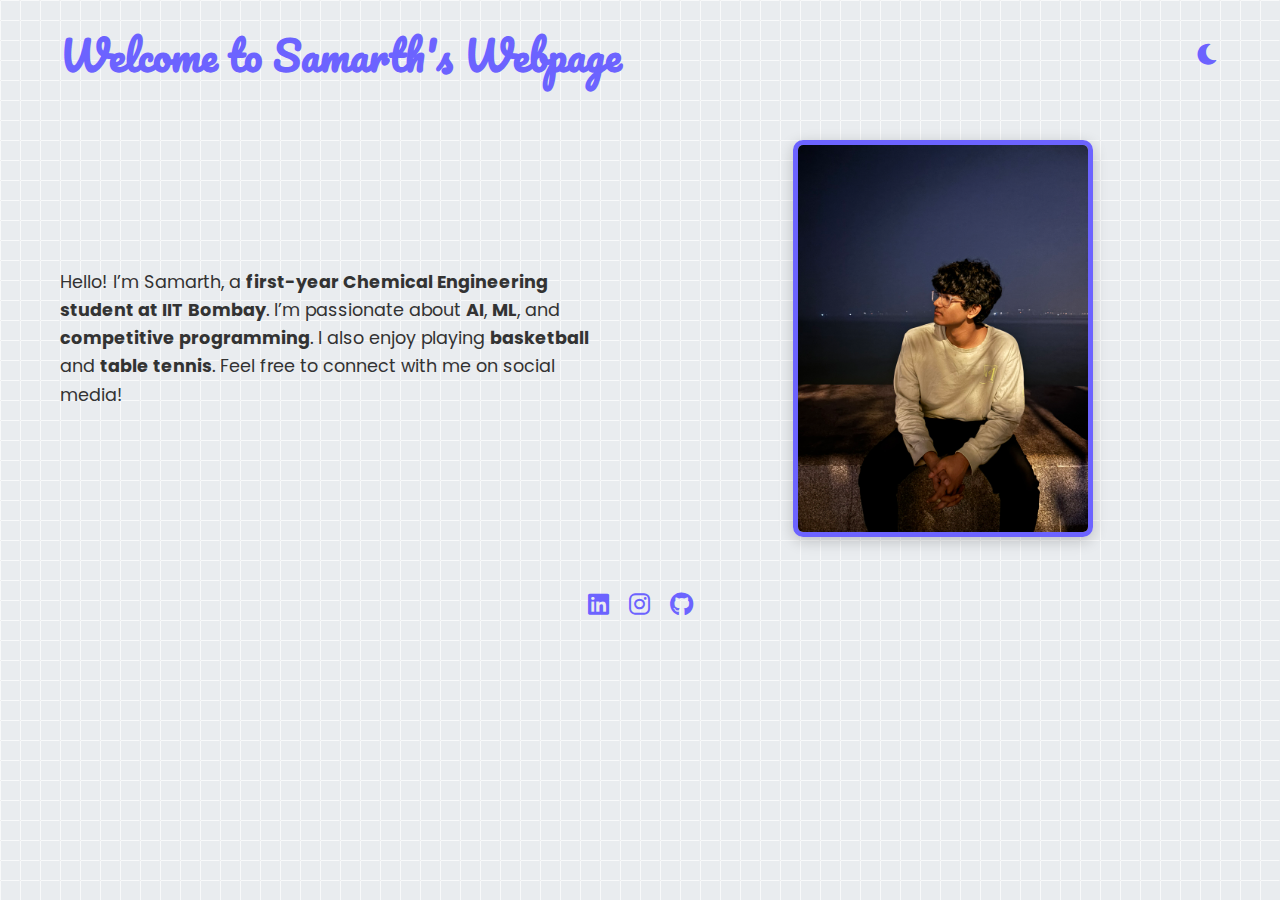
==== index.html @ ca2d091b "Add files via upload" ====
<!DOCTYPE html>
<html lang="en">
<head>
  <meta charset="UTF-8">
  <meta name="viewport" content="width=device-width, initial-scale=1.0">
  <title>Samarth's Webpage</title>
  <!-- Fonts -->
  <link href="https://fonts.googleapis.com/css2?family=Pacifico&family=Poppins:wght@300;400;600&display=swap" rel="stylesheet">
  <!-- Icons -->
  <link href="https://cdnjs.cloudflare.com/ajax/libs/font-awesome/6.0.0-beta3/css/all.min.css" rel="stylesheet">
  <!-- CSS -->
  <link rel="stylesheet" href="styles.css">
</head>
<body>
  <div class="container">
    <header>
      <h1>Welcome to Samarth's Webpage</h1>
      <button id="theme-toggle" class="theme-toggle">
        <i class="fas fa-moon"></i>
      </button>
    </header>
    <main>
      <section class="intro">
        <div class="info">
          <p>
            Hello! I’m Samarth, a <strong>first-year Chemical Engineering student at IIT Bombay</strong>.  
            I’m passionate about <strong>AI</strong>, <strong>ML</strong>, and <strong>competitive programming</strong>.  
            I also enjoy playing <strong>basketball</strong> and <strong>table tennis</strong>. Feel free to connect with me on social media!
          </p>
        </div>
        <div class="photo">
          <img src="IMG_4115.JPEG" alt="Samarth's Photo">
        </div>
      </section>
      <footer>
        <div class="social-icons">
          <a href="https://linkedin.com/in/your-profile" target="_blank" class="icon linkedin"><i class="fab fa-linkedin"></i></a>
          <a href="https://instagram.com/your-profile" target="_blank" class="icon instagram"><i class="fab fa-instagram"></i></a>
          <a href="https://github.com/your-profile" target="_blank" class="icon github"><i class="fab fa-github"></i></a>
        </div>
      </footer>
    </main>
  </div>
  <!-- JavaScript -->
  <script src="script.js"></script>
</body>
</html>
---- styles.css ----
/* General Reset */
* {
    margin: 0;
    padding: 0;
    box-sizing: border-box;
  }
  
  body {
    font-family: 'Poppins', sans-serif;
    background-color: #e9ecef; /* Light base color */
    background-image: 
      linear-gradient(135deg, rgba(0, 0, 0, 0.03) 1px, transparent 1px), 
      linear-gradient(225deg, rgba(0, 0, 0, 0.03) 1px, transparent 1px),
      linear-gradient(to right, #f8f9fa 1px, transparent 1px),
      linear-gradient(to bottom, #f8f9fa 1px, transparent 1px);
    background-size: 20px 20px, 20px 20px, 20px 20px, 20px 20px;
    color: #333;
    transition: background 0.5s, color 0.5s;
  }
  
  body.dark {
    background-color: #1c1c1c; /* Dark base color */
    background-image: 
      linear-gradient(135deg, rgba(255, 255, 255, 0.03) 1px, transparent 1px), 
      linear-gradient(225deg, rgba(255, 255, 255, 0.03) 1px, transparent 1px),
      linear-gradient(to right, #2e2e2e 1px, transparent 1px),
      linear-gradient(to bottom, #2e2e2e 1px, transparent 1px);
    background-size: 20px 20px, 20px 20px, 20px 20px, 20px 20px;
    color: #f8f9fa;
  }
  
  
  .container {
    max-width: 1200px;
    margin: 0 auto;
    padding: 20px;
  }
  
  header {
    display: flex;
    justify-content: space-between;
    align-items: center;
    margin-bottom: 50px;
  }
  
  header h1 {
    font-family: 'Pacifico', cursive;
    font-size: 2.5rem;
    color: #6c63ff;
  }
  
  .theme-toggle {
    background: none;
    border: none;
    font-size: 1.5rem;
    cursor: pointer;
    color: #6c63ff;
    transition: transform 0.3s;
  }
  
  .theme-toggle:hover {
    transform: rotate(20deg);
  }
  
  .intro {
    display: flex;
    align-items: center;
    justify-content: space-between;
    gap: 50px;
  }
  
  .intro .info {
    flex: 1;
    font-size: 1.1rem;
    line-height: 1.6;
  }
  
  .intro .photo {
    flex: 1;
    display: flex;
    justify-content: center;
    align-items: center;
  }
  
  .intro .photo img {
    width: 300px; /* Adjusted photo width */
    height: auto; /* Maintain aspect ratio */
    border-radius: 10px; /* Slightly rounded corners, can be set to 0 for a sharp rectangle */
    border: 5px solid #6c63ff; /* Border color */
    box-shadow: 0 4px 15px rgba(0, 0, 0, 0.2); /* Add a shadow for aesthetics */
    transition: transform 0.5s ease;
  }
  
  .intro .photo img:hover {
    transform: scale(1.05); /* Subtle zoom effect on hover */
  }
  
  
  .intro .photo img:hover {
    transform: scale(1.1) rotate(5deg);
  }
  
  footer {
    margin-top: 50px;
    text-align: center;
  }
  
  .social-icons {
    display: flex;
    justify-content: center;
    gap: 20px;
  }
  
  .social-icons .icon {
    font-size: 1.5rem;
    color: #6c63ff;
    transition: transform 0.3s, color 0.3s;
  }
  
  .social-icons .icon:hover {
    transform: scale(1.2);
    color: #333;
  }
  
  body.dark header h1 {
    color: #ffc107;
  }
  
  body.dark .theme-toggle {
    color: #ffc107;
  }
  
  body.dark .intro .photo img {
    border-color: #ffc107;
  }
  
  body.dark .social-icons .icon {
    color: #ffc107;
  }
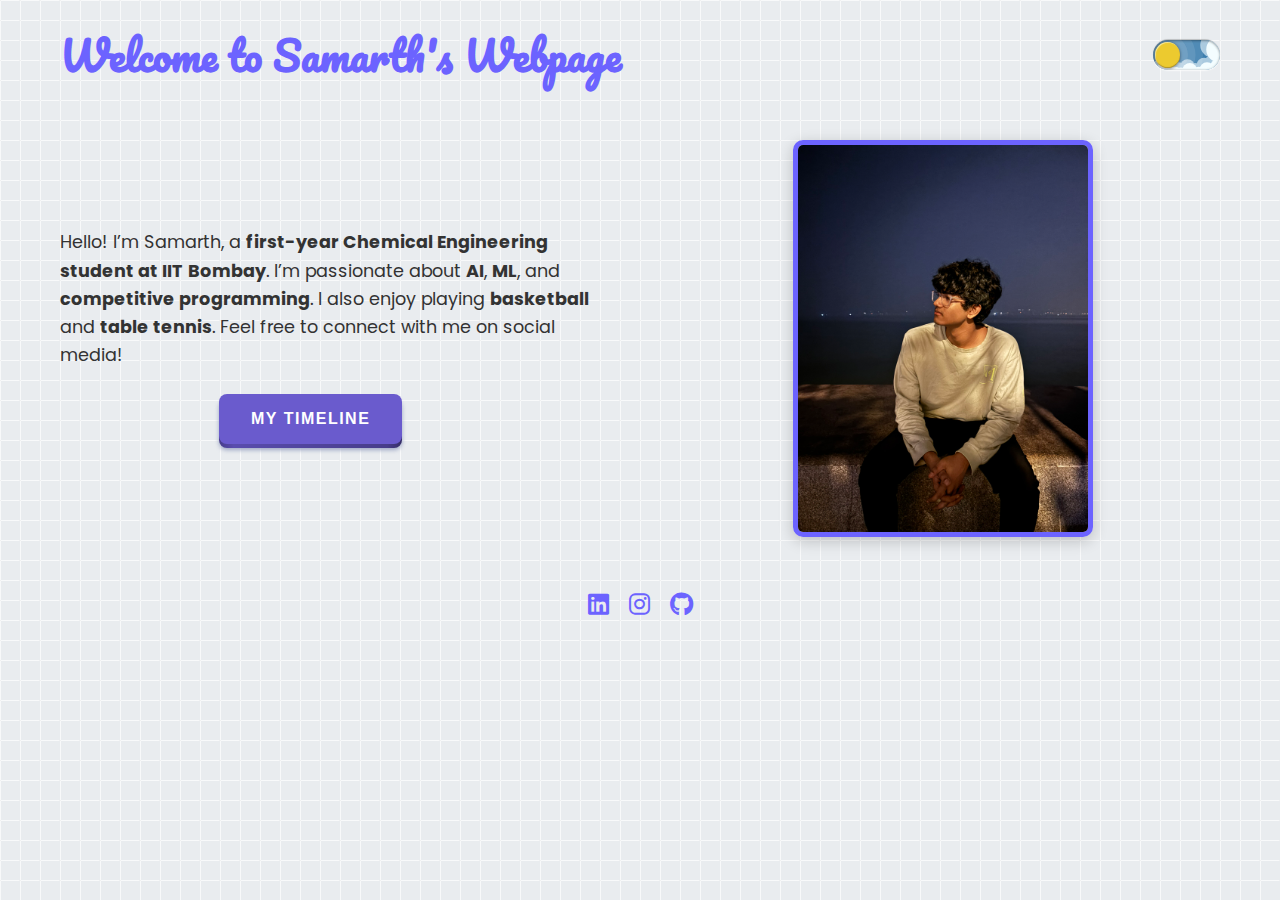
==== commit fb8b83ae: "rename" ====
--- a/index.html
+++ b/index.html
@@ -1,47 +1,87 @@
-<!DOCTYPE html>
-<html lang="en">
-<head>
-  <meta charset="UTF-8">
-  <meta name="viewport" content="width=device-width, initial-scale=1.0">
-  <title>Samarth's Webpage</title>
-  <!-- Fonts -->
-  <link href="https://fonts.googleapis.com/css2?family=Pacifico&family=Poppins:wght@300;400;600&display=swap" rel="stylesheet">
-  <!-- Icons -->
-  <link href="https://cdnjs.cloudflare.com/ajax/libs/font-awesome/6.0.0-beta3/css/all.min.css" rel="stylesheet">
-  <!-- CSS -->
-  <link rel="stylesheet" href="styles.css">
-</head>
-<body>
-  <div class="container">
-    <header>
-      <h1>Welcome to Samarth's Webpage</h1>
-      <button id="theme-toggle" class="theme-toggle">
-        <i class="fas fa-moon"></i>
-      </button>
-    </header>
-    <main>
-      <section class="intro">
-        <div class="info">
-          <p>
-            Hello! I’m Samarth, a <strong>first-year Chemical Engineering student at IIT Bombay</strong>.  
-            I’m passionate about <strong>AI</strong>, <strong>ML</strong>, and <strong>competitive programming</strong>.  
-            I also enjoy playing <strong>basketball</strong> and <strong>table tennis</strong>. Feel free to connect with me on social media!
-          </p>
-        </div>
-        <div class="photo">
-          <img src="IMG_4115.JPEG" alt="Samarth's Photo">
-        </div>
-      </section>
-      <footer>
-        <div class="social-icons">
-          <a href="https://linkedin.com/in/your-profile" target="_blank" class="icon linkedin"><i class="fab fa-linkedin"></i></a>
-          <a href="https://instagram.com/your-profile" target="_blank" class="icon instagram"><i class="fab fa-instagram"></i></a>
-          <a href="https://github.com/your-profile" target="_blank" class="icon github"><i class="fab fa-github"></i></a>
-        </div>
-      </footer>
-    </main>
-  </div>
-  <!-- JavaScript -->
-  <script src="script.js"></script>
-</body>
-</html>
+<!DOCTYPE html>
+<html lang="en">
+<head>
+  <meta charset="UTF-8">
+  <meta name="viewport" content="width=device-width, initial-scale=1.0">
+  <title>Samarth's Webpage</title>
+  <!-- Fonts -->
+  <link href="https://fonts.googleapis.com/css2?family=Pacifico&family=Poppins:wght@300;400;600&display=swap" rel="stylesheet">
+  <!-- Icons -->
+  <link href="https://cdnjs.cloudflare.com/ajax/libs/font-awesome/6.0.0-beta3/css/all.min.css" rel="stylesheet">
+  <!-- CSS -->
+  <link rel="stylesheet" href="styles.css">
+  <link rel="stylesheet" href="toggle.css">
+  <link rel="stylesheet" href="button.css">
+</head>
+<body>
+  <div class="container">
+    <header>
+      <h1>Welcome to Samarth's Webpage</h1>
+
+
+
+
+      <!-- <button id="theme-toggle" class="theme-toggle">
+        <i class="fas fa-moon"></i>
+      </button> -->
+
+
+<label class="theme-switch">
+  <input type="checkbox"  class="theme-switch__checkbox" id="theme-switch__checkbox">
+  <div class="theme-switch__container">
+    <div class="theme-switch__clouds"></div>
+    <div class="theme-switch__stars-container">
+      <svg xmlns="http://www.w3.org/2000/svg" viewBox="0 0 144 55" fill="none">
+        <path fill-rule="evenodd" clip-rule="evenodd" d="M135.831 3.00688C135.055 3.85027 134.111 4.29946 133 4.35447C134.111 4.40947 135.055 4.85867 135.831 5.71123C136.607 6.55462 136.996 7.56303 136.996 8.72727C136.996 7.95722 137.172 7.25134 137.525 6.59129C137.886 5.93124 138.372 5.39954 138.98 5.00535C139.598 4.60199 140.268 4.39114 141 4.35447C139.88 4.2903 138.936 3.85027 138.16 3.00688C137.384 2.16348 136.996 1.16425 136.996 0C136.996 1.16425 136.607 2.16348 135.831 3.00688ZM31 23.3545C32.1114 23.2995 33.0551 22.8503 33.8313 22.0069C34.6075 21.1635 34.9956 20.1642 34.9956 19C34.9956 20.1642 35.3837 21.1635 36.1599 22.0069C36.9361 22.8503 37.8798 23.2903 39 23.3545C38.2679 23.3911 37.5976 23.602 36.9802 24.0053C36.3716 24.3995 35.8864 24.9312 35.5248 25.5913C35.172 26.2513 34.9956 26.9572 34.9956 27.7273C34.9956 26.563 34.6075 25.5546 33.8313 24.7112C33.0551 23.8587 32.1114 23.4095 31 23.3545ZM0 36.3545C1.11136 36.2995 2.05513 35.8503 2.83131 35.0069C3.6075 34.1635 3.99559 33.1642 3.99559 32C3.99559 33.1642 4.38368 34.1635 5.15987 35.0069C5.93605 35.8503 6.87982 36.2903 8 36.3545C7.26792 36.3911 6.59757 36.602 5.98015 37.0053C5.37155 37.3995 4.88644 37.9312 4.52481 38.5913C4.172 39.2513 3.99559 39.9572 3.99559 40.7273C3.99559 39.563 3.6075 38.5546 2.83131 37.7112C2.05513 36.8587 1.11136 36.4095 0 36.3545ZM56.8313 24.0069C56.0551 24.8503 55.1114 25.2995 54 25.3545C55.1114 25.4095 56.0551 25.8587 56.8313 26.7112C57.6075 27.5546 57.9956 28.563 57.9956 29.7273C57.9956 28.9572 58.172 28.2513 58.5248 27.5913C58.8864 26.9312 59.3716 26.3995 59.9802 26.0053C60.5976 25.602 61.2679 25.3911 62 25.3545C60.8798 25.2903 59.9361 24.8503 59.1599 24.0069C58.3837 23.1635 57.9956 22.1642 57.9956 21C57.9956 22.1642 57.6075 23.1635 56.8313 24.0069ZM81 25.3545C82.1114 25.2995 83.0551 24.8503 83.8313 24.0069C84.6075 23.1635 84.9956 22.1642 84.9956 21C84.9956 22.1642 85.3837 23.1635 86.1599 24.0069C86.9361 24.8503 87.8798 25.2903 89 25.3545C88.2679 25.3911 87.5976 25.602 86.9802 26.0053C86.3716 26.3995 85.8864 26.9312 85.5248 27.5913C85.172 28.2513 84.9956 28.9572 84.9956 29.7273C84.9956 28.563 84.6075 27.5546 83.8313 26.7112C83.0551 25.8587 82.1114 25.4095 81 25.3545ZM136 36.3545C137.111 36.2995 138.055 35.8503 138.831 35.0069C139.607 34.1635 139.996 33.1642 139.996 32C139.996 33.1642 140.384 34.1635 141.16 35.0069C141.936 35.8503 142.88 36.2903 144 36.3545C143.268 36.3911 142.598 36.602 141.98 37.0053C141.372 37.3995 140.886 37.9312 140.525 38.5913C140.172 39.2513 139.996 39.9572 139.996 40.7273C139.996 39.563 139.607 38.5546 138.831 37.7112C138.055 36.8587 137.111 36.4095 136 36.3545ZM101.831 49.0069C101.055 49.8503 100.111 50.2995 99 50.3545C100.111 50.4095 101.055 50.8587 101.831 51.7112C102.607 52.5546 102.996 53.563 102.996 54.7273C102.996 53.9572 103.172 53.2513 103.525 52.5913C103.886 51.9312 104.372 51.3995 104.98 51.0053C105.598 50.602 106.268 50.3911 107 50.3545C105.88 50.2903 104.936 49.8503 104.16 49.0069C103.384 48.1635 102.996 47.1642 102.996 46C102.996 47.1642 102.607 48.1635 101.831 49.0069Z" fill="currentColor"></path>
+      </svg>
+    </div>
+    <div class="theme-switch__circle-container">
+      <div class="theme-switch__sun-moon-container">
+        <div class="theme-switch__moon">
+          <div class="theme-switch__spot"></div>
+          <div class="theme-switch__spot"></div>
+          <div class="theme-switch__spot"></div>
+        </div>
+      </div>
+    </div>
+  </div>
+</label>
+
+
+
+    </header>
+    <main>
+      <section class="intro">
+        <div class="info">
+          <p>
+            Hello! I’m Samarth, a <strong>first-year Chemical Engineering student at IIT Bombay</strong>.  
+            I’m passionate about <strong>AI</strong>, <strong>ML</strong>, and <strong>competitive programming</strong>.  
+            I also enjoy playing <strong>basketball</strong> and <strong>table tennis</strong>. Feel free to connect with me on social media!
+          </p>
+          <a href="./timline\timeline.html">  
+          <button class="pushable">
+            <span class="shadow"></span>
+            <span class="edge"></span>
+            <span class="front"> My Timeline </span>
+          </button>
+          </a>
+            
+
+        </div>
+        <div class="photo">
+          <img src="IMG_4115.JPEG" alt="Samarth's Photo">
+        </div>
+      </section>
+      <footer>
+        <div class="social-icons">
+          <a href="https://www.linkedin.com/in/samarth-banodia-6897bb317/" target="_blank" class="icon linkedin"><i class="fab fa-linkedin"></i></a>
+          <a href="https://www.instagram.com/sam6rth/" target="_blank" class="icon instagram"><i class="fab fa-instagram"></i></a>
+          <a href="https://github.com/samarthbanodia" target="_blank" class="icon github"><i class="fab fa-github"></i></a>
+        </div>
+      </footer>
+    </main>
+  </div>
+  <!-- JavaScript -->
+  <script src="script.js"></script>
+</body>
+</html>
--- a/styles.css
+++ b/styles.css
@@ -49,7 +49,7 @@
     color: #6c63ff;
   }
   
-  .theme-toggle {
+  /* .theme-toggle {
     background: none;
     border: none;
     font-size: 1.5rem;
@@ -60,8 +60,10 @@
   
   .theme-toggle:hover {
     transform: rotate(20deg);
-  }
+  } */
   
+
+
   .intro {
     display: flex;
     align-items: center;
--- a/toggle.css
+++ b/toggle.css
@@ -0,0 +1,206 @@
+
+/* From Uiverse.io by Galahhad */ 
+.theme-switch {
+    --toggle-size: 12px;
+    /* the size is adjusted using font-size,
+       this is not transform scale,
+       so you can choose any size */
+    --container-width: 5.625em;
+    --container-height: 2.5em;
+    --container-radius: 6.25em;
+    /* radius 0 - minecraft mode :) */
+    --container-light-bg: #3D7EAE;
+    --container-night-bg: #1D1F2C;
+    --circle-container-diameter: 3.375em;
+    --sun-moon-diameter: 2.125em;
+    --sun-bg: #ECCA2F;
+    --moon-bg: #C4C9D1;
+    --spot-color: #959DB1;
+    --circle-container-offset: calc((var(--circle-container-diameter) - var(--container-height)) / 2 * -1);
+    --stars-color: #fff;
+    --clouds-color: #F3FDFF;
+    --back-clouds-color: #AACADF;
+    --transition: .5s cubic-bezier(0, -0.02, 0.4, 1.25);
+    --circle-transition: .3s cubic-bezier(0, -0.02, 0.35, 1.17);
+    padding-bottom: 100px;
+  }
+  
+  .theme-switch, .theme-switch *, .theme-switch *::before, .theme-switch *::after {
+    -webkit-box-sizing: border-box;
+    box-sizing: border-box;
+    margin: 0;
+    padding: 0;
+    font-size: var(--toggle-size);
+  }
+  
+  .theme-switch__container {
+    width: var(--container-width);
+    height: var(--container-height);
+    background-color: var(--container-light-bg);
+    border-radius: var(--container-radius);
+    overflow: hidden;
+    cursor: pointer;
+    -webkit-box-shadow: 0em -0.062em 0.062em rgba(0, 0, 0, 0.25), 0em 0.062em 0.125em rgba(255, 255, 255, 0.94);
+    box-shadow: 0em -0.062em 0.062em rgba(0, 0, 0, 0.25), 0em 0.062em 0.125em rgba(255, 255, 255, 0.94);
+    -webkit-transition: var(--transition);
+    -o-transition: var(--transition);
+    transition: var(--transition);
+    position: relative;
+  }
+  
+  .theme-switch__container::before {
+    content: "";
+    position: absolute;
+    z-index: 1;
+    inset: 0;
+    -webkit-box-shadow: 0em 0.05em 0.187em rgba(0, 0, 0, 0.25) inset, 0em 0.05em 0.187em rgba(0, 0, 0, 0.25) inset;
+    box-shadow: 0em 0.05em 0.187em rgba(0, 0, 0, 0.25) inset, 0em 0.05em 0.187em rgba(0, 0, 0, 0.25) inset;
+    border-radius: var(--container-radius)
+  }
+  
+  .theme-switch__checkbox {
+    display: none;
+  }
+  
+  .theme-switch__circle-container {
+    width: var(--circle-container-diameter);
+    height: var(--circle-container-diameter);
+    background-color: rgba(255, 255, 255, 0.1);
+    position: absolute;
+    left: var(--circle-container-offset);
+    top: var(--circle-container-offset);
+    border-radius: var(--container-radius);
+    -webkit-box-shadow: inset 0 0 0 3.375em rgba(255, 255, 255, 0.1), inset 0 0 0 3.375em rgba(255, 255, 255, 0.1), 0 0 0 0.625em rgba(255, 255, 255, 0.1), 0 0 0 1.25em rgba(255, 255, 255, 0.1);
+    box-shadow: inset 0 0 0 3.375em rgba(255, 255, 255, 0.1), inset 0 0 0 3.375em rgba(255, 255, 255, 0.1), 0 0 0 0.625em rgba(255, 255, 255, 0.1), 0 0 0 1.25em rgba(255, 255, 255, 0.1);
+    display: -webkit-box;
+    display: -ms-flexbox;
+    display: flex;
+    -webkit-transition: var(--circle-transition);
+    -o-transition: var(--circle-transition);
+    transition: var(--circle-transition);
+    pointer-events: none;
+  }
+  
+  .theme-switch__sun-moon-container {
+    pointer-events: auto;
+    position: relative;
+    z-index: 2;
+    width: var(--sun-moon-diameter);
+    height: var(--sun-moon-diameter);
+    margin: auto;
+    border-radius: var(--container-radius);
+    background-color: var(--sun-bg);
+    -webkit-box-shadow: 0.062em 0.062em 0.062em 0em rgba(254, 255, 239, 0.61) inset, 0em -0.062em 0.062em 0em #a1872a inset;
+    box-shadow: 0.062em 0.062em 0.062em 0em rgba(254, 255, 239, 0.61) inset, 0em -0.062em 0.062em 0em #a1872a inset;
+    -webkit-filter: drop-shadow(0.062em 0.125em 0.125em rgba(0, 0, 0, 0.25)) drop-shadow(0em 0.062em 0.125em rgba(0, 0, 0, 0.25));
+    filter: drop-shadow(0.062em 0.125em 0.125em rgba(0, 0, 0, 0.25)) drop-shadow(0em 0.062em 0.125em rgba(0, 0, 0, 0.25));
+    overflow: hidden;
+    -webkit-transition: var(--transition);
+    -o-transition: var(--transition);
+    transition: var(--transition);
+  }
+  
+  .theme-switch__moon {
+    -webkit-transform: translateX(100%);
+    -ms-transform: translateX(100%);
+    transform: translateX(100%);
+    width: 100%;
+    height: 100%;
+    background-color: var(--moon-bg);
+    border-radius: inherit;
+    -webkit-box-shadow: 0.062em 0.062em 0.062em 0em rgba(254, 255, 239, 0.61) inset, 0em -0.062em 0.062em 0em #969696 inset;
+    box-shadow: 0.062em 0.062em 0.062em 0em rgba(254, 255, 239, 0.61) inset, 0em -0.062em 0.062em 0em #969696 inset;
+    -webkit-transition: var(--transition);
+    -o-transition: var(--transition);
+    transition: var(--transition);
+    position: relative;
+  }
+  
+  .theme-switch__spot {
+    position: absolute;
+    top: 0.75em;
+    left: 0.312em;
+    width: 0.75em;
+    height: 0.75em;
+    border-radius: var(--container-radius);
+    background-color: var(--spot-color);
+    -webkit-box-shadow: 0em 0.0312em 0.062em rgba(0, 0, 0, 0.25) inset;
+    box-shadow: 0em 0.0312em 0.062em rgba(0, 0, 0, 0.25) inset;
+  }
+  
+  .theme-switch__spot:nth-of-type(2) {
+    width: 0.375em;
+    height: 0.375em;
+    top: 0.937em;
+    left: 1.375em;
+  }
+  
+  .theme-switch__spot:nth-last-of-type(3) {
+    width: 0.25em;
+    height: 0.25em;
+    top: 0.312em;
+    left: 0.812em;
+  }
+  
+  .theme-switch__clouds {
+    width: 1.25em;
+    height: 1.25em;
+    background-color: var(--clouds-color);
+    border-radius: var(--container-radius);
+    position: absolute;
+    bottom: -0.625em;
+    left: 0.312em;
+    -webkit-box-shadow: 0.937em 0.312em var(--clouds-color), -0.312em -0.312em var(--back-clouds-color), 1.437em 0.375em var(--clouds-color), 0.5em -0.125em var(--back-clouds-color), 2.187em 0 var(--clouds-color), 1.25em -0.062em var(--back-clouds-color), 2.937em 0.312em var(--clouds-color), 2em -0.312em var(--back-clouds-color), 3.625em -0.062em var(--clouds-color), 2.625em 0em var(--back-clouds-color), 4.5em -0.312em var(--clouds-color), 3.375em -0.437em var(--back-clouds-color), 4.625em -1.75em 0 0.437em var(--clouds-color), 4em -0.625em var(--back-clouds-color), 4.125em -2.125em 0 0.437em var(--back-clouds-color);
+    box-shadow: 0.937em 0.312em var(--clouds-color), -0.312em -0.312em var(--back-clouds-color), 1.437em 0.375em var(--clouds-color), 0.5em -0.125em var(--back-clouds-color), 2.187em 0 var(--clouds-color), 1.25em -0.062em var(--back-clouds-color), 2.937em 0.312em var(--clouds-color), 2em -0.312em var(--back-clouds-color), 3.625em -0.062em var(--clouds-color), 2.625em 0em var(--back-clouds-color), 4.5em -0.312em var(--clouds-color), 3.375em -0.437em var(--back-clouds-color), 4.625em -1.75em 0 0.437em var(--clouds-color), 4em -0.625em var(--back-clouds-color), 4.125em -2.125em 0 0.437em var(--back-clouds-color);
+    -webkit-transition: 0.5s cubic-bezier(0, -0.02, 0.4, 1.25);
+    -o-transition: 0.5s cubic-bezier(0, -0.02, 0.4, 1.25);
+    transition: 0.5s cubic-bezier(0, -0.02, 0.4, 1.25);
+  }
+  
+  .theme-switch__stars-container {
+    position: absolute;
+    color: var(--stars-color);
+    top: -100%;
+    left: 0.312em;
+    width: 2.75em;
+    height: auto;
+    -webkit-transition: var(--transition);
+    -o-transition: var(--transition);
+    transition: var(--transition);
+  }
+  
+  /* actions */
+  
+  .theme-switch__checkbox:checked + .theme-switch__container {
+    background-color: var(--container-night-bg);
+  }
+  
+  .theme-switch__checkbox:checked + .theme-switch__container .theme-switch__circle-container {
+    left: calc(100% - var(--circle-container-offset) - var(--circle-container-diameter));
+  }
+  
+  .theme-switch__checkbox:checked + .theme-switch__container .theme-switch__circle-container:hover {
+    left: calc(100% - var(--circle-container-offset) - var(--circle-container-diameter) - 0.187em)
+  }
+  
+  .theme-switch__circle-container:hover {
+    left: calc(var(--circle-container-offset) + 0.187em);
+  }
+  
+  .theme-switch__checkbox:checked + .theme-switch__container .theme-switch__moon {
+    -webkit-transform: translate(0);
+    -ms-transform: translate(0);
+    transform: translate(0);
+  }
+  
+  .theme-switch__checkbox:checked + .theme-switch__container .theme-switch__clouds {
+    bottom: -4.062em;
+  }
+  
+  .theme-switch__checkbox:checked + .theme-switch__container .theme-switch__stars-container {
+    top: 50%;
+    -webkit-transform: translateY(-50%);
+    -ms-transform: translateY(-50%);
+    transform: translateY(-50%);
+  }
+  --- a/button.css
+++ b/button.css
@@ -0,0 +1,88 @@
+/* From Uiverse.io by PriyanshuGupta28 */ 
+.pushable {
+    position: relative;
+    background: transparent;
+    padding: 0px;
+    border: none;
+    cursor: pointer;
+    outline-offset: 4px;
+    outline-color: deeppink;
+    transition: filter 250ms;
+    -webkit-tap-highlight-color: rgba(0, 0, 0, 0);
+    margin-top: 29px;
+    margin-left: 159px;
+  }
+  
+  .shadow {
+    position: absolute;
+    top: 0;
+    left: 0;
+    height: 100%;
+    width: 100%;
+    background: hsl(226, 25%, 69%);
+    border-radius: 8px;
+    filter: blur(2px);
+    will-change: transform;
+    transform: translateY(2px);
+    transition: transform 600ms cubic-bezier(0.3, 0.7, 0.4, 1);
+  }
+  
+  .edge {
+    position: absolute;
+    top: 0;
+    left: 0;
+    height: 100%;
+    width: 100%;
+    border-radius: 8px;
+    background: linear-gradient(
+      to right,
+      hsl(248, 39%, 39%) 0%,
+      hsl(248, 39%, 49%) 8%,
+      hsl(248, 39%, 39%) 92%,
+      hsl(248, 39%, 29%) 100%
+    );
+  }
+  
+  .front {
+    display: block;
+    position: relative;
+    border-radius: 8px;
+    background: hsl(248, 53%, 58%);
+    padding: 16px 32px;
+    color: white;
+    font-weight: 600;
+    text-transform: uppercase;
+    letter-spacing: 1.5px;
+    font-size: 1rem;
+    transform: translateY(-4px);
+    transition: transform 600ms cubic-bezier(0.3, 0.7, 0.4, 1);
+  }
+  
+  .pushable:hover {
+    filter: brightness(110%);
+  }
+  
+  .pushable:hover .front {
+    transform: translateY(-6px);
+    transition: transform 250ms cubic-bezier(0.3, 0.7, 0.4, 1.5);
+  }
+  
+  .pushable:active .front {
+    transform: translateY(-2px);
+    transition: transform 34ms;
+  }
+  
+  .pushable:hover .shadow {
+    transform: translateY(4px);
+    transition: transform 250ms cubic-bezier(0.3, 0.7, 0.4, 1.5);
+  }
+  
+  .pushable:active .shadow {
+    transform: translateY(1px);
+    transition: transform 34ms;
+  }
+  
+  .pushable:focus:not(:focus-visible) {
+    outline: none;
+  }
+  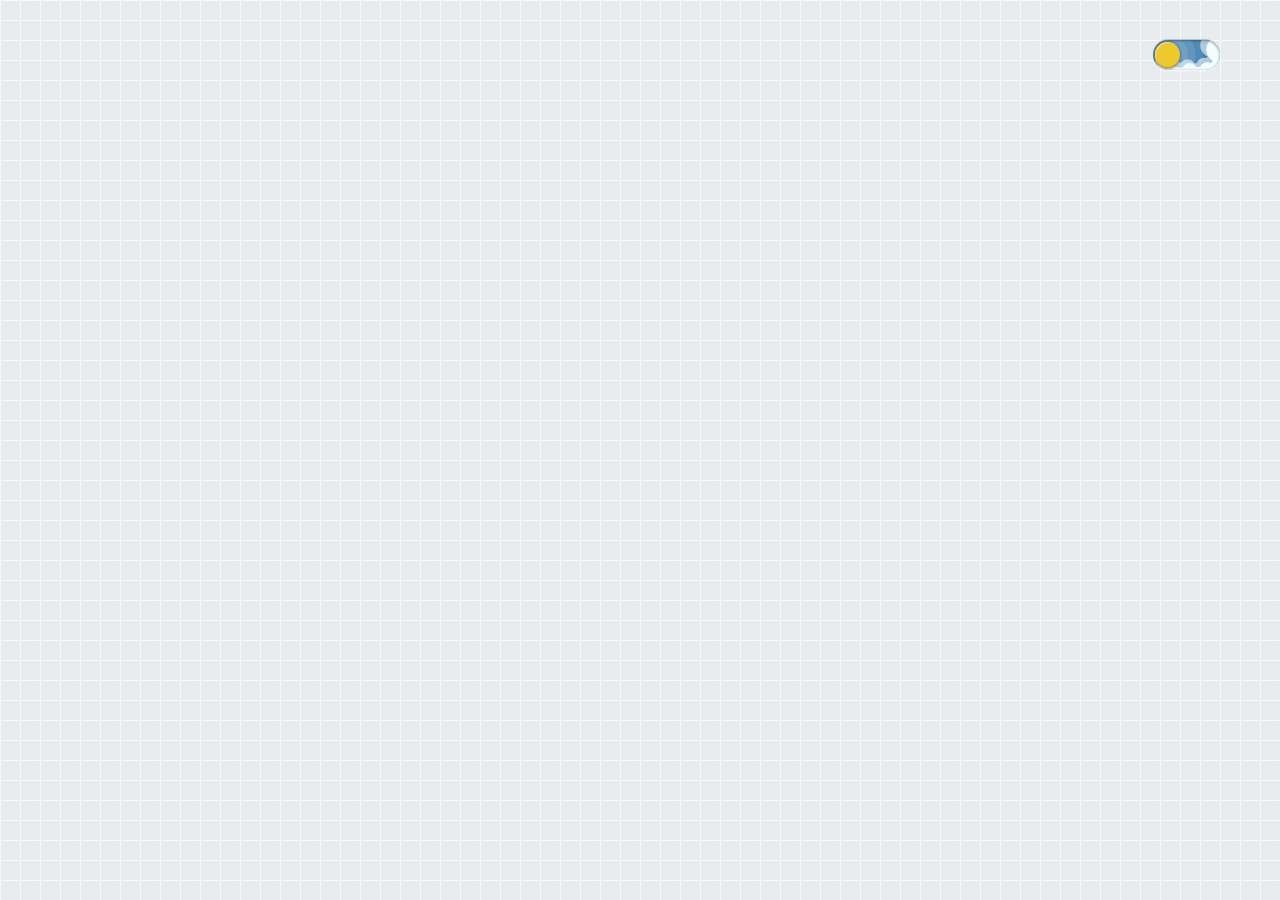
==== commit 9069f581: "index.html" ====
--- a/index.html
+++ b/index.html
@@ -3,85 +3,112 @@
 <head>
   <meta charset="UTF-8">
   <meta name="viewport" content="width=device-width, initial-scale=1.0">
-  <title>Samarth's Webpage</title>
+  <title>Samarth's Portfolio</title>
   <!-- Fonts -->
   <link href="https://fonts.googleapis.com/css2?family=Pacifico&family=Poppins:wght@300;400;600&display=swap" rel="stylesheet">
+  <link href="https://fonts.googleapis.com/css2?family=Playfair+Display:wght@700&display=swap" rel="stylesheet">
   <!-- Icons -->
   <link href="https://cdnjs.cloudflare.com/ajax/libs/font-awesome/6.0.0-beta3/css/all.min.css" rel="stylesheet">
   <!-- CSS -->
   <link rel="stylesheet" href="styles.css">
   <link rel="stylesheet" href="toggle.css">
+  <link rel="stylesheet" href="counter.css">
   <link rel="stylesheet" href="button.css">
+  <link href="https://unpkg.com/aos@2.3.1/dist/aos.css" rel="stylesheet">
 </head>
+
+<link rel="icon" href="icons8-oggy.gif" type="image/gif">
+
 <body>
+  <!-- Animated Background Shapes -->
+  <div class="shapes">
+    <div class="shape shape-1"></div>
+    <div class="shape shape-2"></div>
+    <div class="shape shape-3"></div>
+  </div>
+
   <div class="container">
     <header>
-      <h1>Welcome to Samarth's Webpage</h1>
+      <h1 data-aos="fade-down">Welcome to Samarth's Webpage
+      </h1>
+      <label class="theme-switch">
+        <input type="checkbox" class="theme-switch__checkbox" id="theme-switch__checkbox">
+        <div class="theme-switch__container">
+          <div class="theme-switch__clouds"></div>
+          <div class="theme-switch__stars-container">
+            <svg xmlns="http://www.w3.org/2000/svg" viewBox="0 0 144 55" fill="none"></svg>
+          </div>
+          <div class="theme-switch__circle-container">
+            <div class="theme-switch__sun-moon-container">
+              <div class="theme-switch__moon">
+                <div class="theme-switch__spot"></div>
+                <div class="theme-switch__spot"></div>
+                <div class="theme-switch__spot"></div>
+              </div>
+            </div>
+          </div>
+        </div>
+      </label>
+    </header>
 
-
-
-
-      <!-- <button id="theme-toggle" class="theme-toggle">
-        <i class="fas fa-moon"></i>
-      </button> -->
-
-
-<label class="theme-switch">
-  <input type="checkbox"  class="theme-switch__checkbox" id="theme-switch__checkbox">
-  <div class="theme-switch__container">
-    <div class="theme-switch__clouds"></div>
-    <div class="theme-switch__stars-container">
-      <svg xmlns="http://www.w3.org/2000/svg" viewBox="0 0 144 55" fill="none">
-        <path fill-rule="evenodd" clip-rule="evenodd" d="M135.831 3.00688C135.055 3.85027 134.111 4.29946 133 4.35447C134.111 4.40947 135.055 4.85867 135.831 5.71123C136.607 6.55462 136.996 7.56303 136.996 8.72727C136.996 7.95722 137.172 7.25134 137.525 6.59129C137.886 5.93124 138.372 5.39954 138.98 5.00535C139.598 4.60199 140.268 4.39114 141 4.35447C139.88 4.2903 138.936 3.85027 138.16 3.00688C137.384 2.16348 136.996 1.16425 136.996 0C136.996 1.16425 136.607 2.16348 135.831 3.00688ZM31 23.3545C32.1114 23.2995 33.0551 22.8503 33.8313 22.0069C34.6075 21.1635 34.9956 20.1642 34.9956 19C34.9956 20.1642 35.3837 21.1635 36.1599 22.0069C36.9361 22.8503 37.8798 23.2903 39 23.3545C38.2679 23.3911 37.5976 23.602 36.9802 24.0053C36.3716 24.3995 35.8864 24.9312 35.5248 25.5913C35.172 26.2513 34.9956 26.9572 34.9956 27.7273C34.9956 26.563 34.6075 25.5546 33.8313 24.7112C33.0551 23.8587 32.1114 23.4095 31 23.3545ZM0 36.3545C1.11136 36.2995 2.05513 35.8503 2.83131 35.0069C3.6075 34.1635 3.99559 33.1642 3.99559 32C3.99559 33.1642 4.38368 34.1635 5.15987 35.0069C5.93605 35.8503 6.87982 36.2903 8 36.3545C7.26792 36.3911 6.59757 36.602 5.98015 37.0053C5.37155 37.3995 4.88644 37.9312 4.52481 38.5913C4.172 39.2513 3.99559 39.9572 3.99559 40.7273C3.99559 39.563 3.6075 38.5546 2.83131 37.7112C2.05513 36.8587 1.11136 36.4095 0 36.3545ZM56.8313 24.0069C56.0551 24.8503 55.1114 25.2995 54 25.3545C55.1114 25.4095 56.0551 25.8587 56.8313 26.7112C57.6075 27.5546 57.9956 28.563 57.9956 29.7273C57.9956 28.9572 58.172 28.2513 58.5248 27.5913C58.8864 26.9312 59.3716 26.3995 59.9802 26.0053C60.5976 25.602 61.2679 25.3911 62 25.3545C60.8798 25.2903 59.9361 24.8503 59.1599 24.0069C58.3837 23.1635 57.9956 22.1642 57.9956 21C57.9956 22.1642 57.6075 23.1635 56.8313 24.0069ZM81 25.3545C82.1114 25.2995 83.0551 24.8503 83.8313 24.0069C84.6075 23.1635 84.9956 22.1642 84.9956 21C84.9956 22.1642 85.3837 23.1635 86.1599 24.0069C86.9361 24.8503 87.8798 25.2903 89 25.3545C88.2679 25.3911 87.5976 25.602 86.9802 26.0053C86.3716 26.3995 85.8864 26.9312 85.5248 27.5913C85.172 28.2513 84.9956 28.9572 84.9956 29.7273C84.9956 28.563 84.6075 27.5546 83.8313 26.7112C83.0551 25.8587 82.1114 25.4095 81 25.3545ZM136 36.3545C137.111 36.2995 138.055 35.8503 138.831 35.0069C139.607 34.1635 139.996 33.1642 139.996 32C139.996 33.1642 140.384 34.1635 141.16 35.0069C141.936 35.8503 142.88 36.2903 144 36.3545C143.268 36.3911 142.598 36.602 141.98 37.0053C141.372 37.3995 140.886 37.9312 140.525 38.5913C140.172 39.2513 139.996 39.9572 139.996 40.7273C139.996 39.563 139.607 38.5546 138.831 37.7112C138.055 36.8587 137.111 36.4095 136 36.3545ZM101.831 49.0069C101.055 49.8503 100.111 50.2995 99 50.3545C100.111 50.4095 101.055 50.8587 101.831 51.7112C102.607 52.5546 102.996 53.563 102.996 54.7273C102.996 53.9572 103.172 53.2513 103.525 52.5913C103.886 51.9312 104.372 51.3995 104.98 51.0053C105.598 50.602 106.268 50.3911 107 50.3545C105.88 50.2903 104.936 49.8503 104.16 49.0069C103.384 48.1635 102.996 47.1642 102.996 46C102.996 47.1642 102.607 48.1635 101.831 49.0069Z" fill="currentColor"></path>
-      </svg>
-    </div>
-    <div class="theme-switch__circle-container">
-      <div class="theme-switch__sun-moon-container">
-        <div class="theme-switch__moon">
-          <div class="theme-switch__spot"></div>
-          <div class="theme-switch__spot"></div>
-          <div class="theme-switch__spot"></div>
-        </div>
-      </div>
-    </div>
-  </div>
-</label>
-
-
-
-    </header>
     <main>
-      <section class="intro">
+      <section class="intro" data-aos="fade-up">
         <div class="info">
-          <p>
+          <div class="typing-container">
+            <h2 class="typing-text">Hello, I'm Samarth!</h2>
+          </div>
+          <p class="bio">
             Hello! I’m Samarth, a <strong>first-year Chemical Engineering student at IIT Bombay</strong>.  
             I’m passionate about <strong>AI</strong>, <strong>ML</strong>, and <strong>competitive programming</strong>.  
-            I also enjoy playing <strong>basketball</strong> and <strong>table tennis</strong>. Feel free to connect with me on social media!
-          </p>
-          <a href="./timline\timeline.html">  
-          <button class="pushable">
-            <span class="shadow"></span>
-            <span class="edge"></span>
-            <span class="front"> My Timeline </span>
-          </button>
-          </a>
-            
-
+            I also enjoy playing <strong>basketball</strong> and <strong>table tennis</strong>.          </p>
+          <div class="cta-buttons">
+            <a href="./timeline/timeline.html" class="timeline_button">  
+              <button class="pushable">
+                <span class="shadow"></span>
+                <span class="edge"></span>
+                <span class="front">My Timeline</span>
+              </button>
+            </a>
+          </div>
         </div>
-        <div class="photo">
-          <img src="IMG_4115.JPEG" alt="Samarth's Photo">
+        <div class="photo" data-aos="fade-left">
+          <div class="photo-frame">
+            <img src="IMG_4115.JPEG" alt="Samarth's Photo">
+          </div>
         </div>
       </section>
-      <footer>
+
+      <footer data-aos="fade-up">
         <div class="social-icons">
-          <a href="https://www.linkedin.com/in/samarth-banodia-6897bb317/" target="_blank" class="icon linkedin"><i class="fab fa-linkedin"></i></a>
-          <a href="https://www.instagram.com/sam6rth/" target="_blank" class="icon instagram"><i class="fab fa-instagram"></i></a>
-          <a href="https://github.com/samarthbanodia" target="_blank" class="icon github"><i class="fab fa-github"></i></a>
+          <a href="https://www.linkedin.com/in/samarth-banodia-6897bb317/" target="_blank" class="icon linkedin">
+            <i class="fab fa-linkedin"></i>
+          </a>
+          <a href="https://www.instagram.com/sam6rth/" target="_blank" class="icon instagram">
+            <i class="fab fa-instagram"></i>
+          </a>
+          <a href="https://github.com/samarthbanodia" target="_blank" class="icon github">
+            <i class="fab fa-github"></i>
+          </a>
+        </div>
+        <!-- <div class="footer-text">
+          <p>© 2024 Samarth Banodia. Made with <i class="fas fa-heart"></i></p>
+        </div> -->
+        <div class="visitor-counter">
+          <p>Unique Visitors</p>
+          <!-- Free Counter from https://hitwebcounter.com -->
+          <a href="https://www.hitwebcounter.com" target="_blank">
+            <img src="https://hitwebcounter.com/counter/counter.php?page=18144105&style=0025&nbdigits=3&type=ip&initCount=0" 
+              title="Counter Widget" 
+              alt="Visit counter"
+              border="0" />
+          </a>
         </div>
       </footer>
     </main>
   </div>
-  <!-- JavaScript -->
+
+  <!-- Scripts -->
+  <script src="https://unpkg.com/aos@2.3.1/dist/aos.js"></script>
   <script src="script.js"></script>
 </body>
 </html>
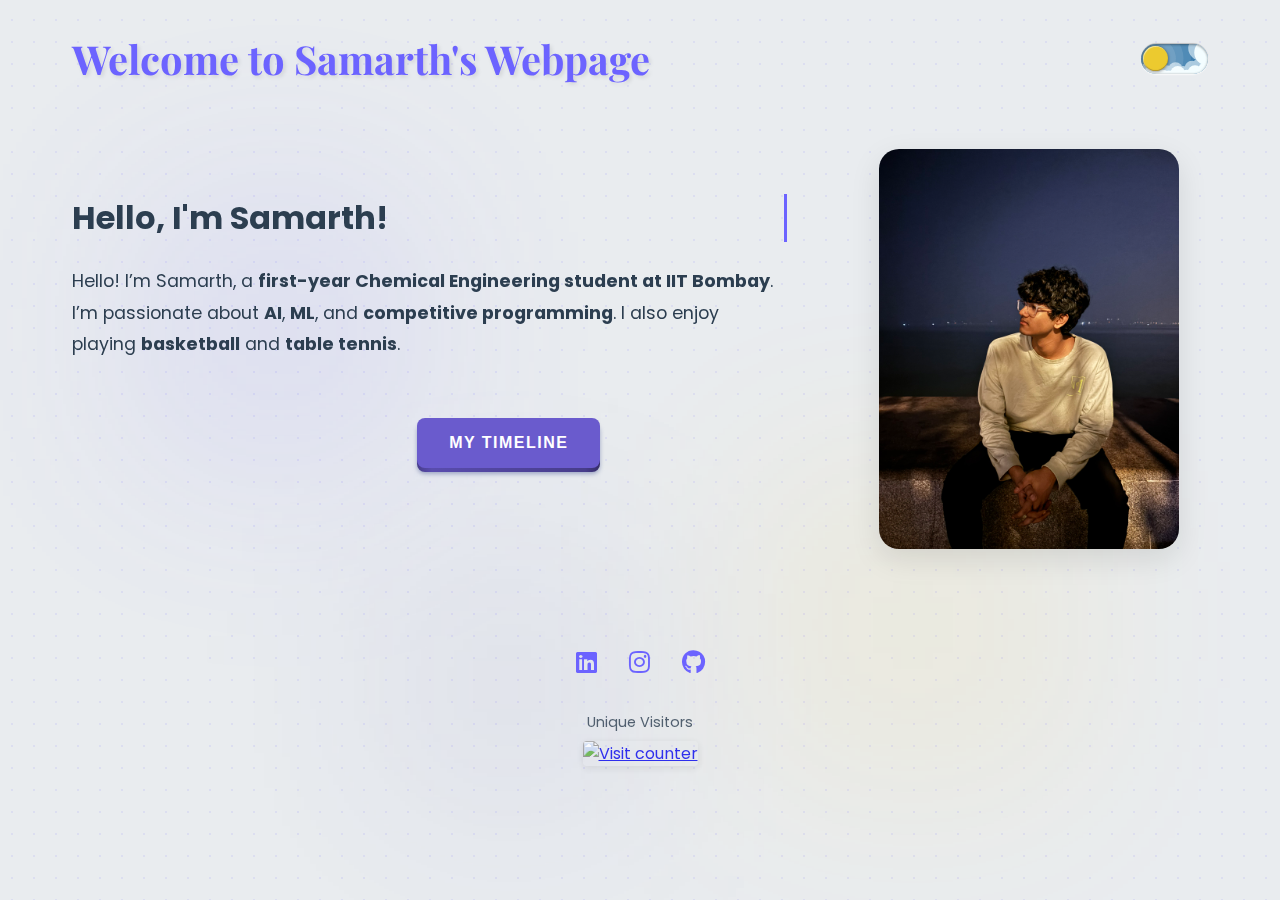
==== commit cdcc5ad6: "Update index.html" ====
--- a/index.html
+++ b/index.html
@@ -86,7 +86,7 @@
           <a href="https://www.instagram.com/sam6rth/" target="_blank" class="icon instagram">
             <i class="fab fa-instagram"></i>
           </a>
-          <a href="https://github.com/samarthbanodia" target="_blank" class="icon github">
+          <a href="https://github.com/samarthbanodi" target="_blank" class="icon github">
             <i class="fab fa-github"></i>
           </a>
         </div>
--- a/styles.css
+++ b/styles.css
@@ -1,142 +1,357 @@
-/* General Reset */
+/* General Reset and Variables */
+:root {
+  --primary-color-light: #6c63ff;
+  --primary-color-dark: #8f8aff;
+  --text-color-light: #2c3e50;
+  --text-color-dark: #e9ecef;
+  --background-light: #e9ecef;
+  --background-dark: #1c1c1c;
+  --accent-color-light: #ffc107;
+  --accent-color-dark: #ffdb4d;
+  --icon-color-light: #6c63ff;
+  --icon-color-dark: #8f8aff;
+  --shape-color-1-light: rgba(108, 99, 255, 0.3);
+  --shape-color-1-dark: rgba(143, 138, 255, 0.3);
+  --shape-color-2-light: rgba(255, 193, 7, 0.2);
+  --shape-color-2-dark: rgba(255, 219, 77, 0.2);
+  --shape-color-3-light: rgba(74, 71, 163, 0.2);
+  --shape-color-3-dark: rgba(94, 91, 183, 0.2);
+  --transition: all 0.3s ease;
+  --grid-color-light: rgba(108, 99, 255, 0.1);
+  --grid-color-dark: rgba(255, 255, 255, 0.07);
+  --grid-line-light: var(--background-light);
+  --grid-line-dark: #1c1c1c;
+  --grid-size: 22px;
+}
+
 * {
-    margin: 0;
-    padding: 0;
-    box-sizing: border-box;
+  margin: 0;
+  padding: 0;
+  box-sizing: border-box;
+}
+
+body {
+  font-family: 'Poppins', sans-serif;
+  background: var(--background-light);
+  color: var(--text-color-light);
+  overflow-x: hidden;
+}
+
+/* Grid Background */
+body::before {
+  content: '';
+  position: fixed;
+  top: 0;
+  left: 0;
+  width: 100%;
+  height: 100%;
+  background: 
+    linear-gradient(90deg, var(--grid-line-light) 20px, transparent 1%) center,
+    linear-gradient(var(--grid-line-light) 20px, transparent 1%) center,
+    var(--grid-color-light);
+  background-size: var(--grid-size) var(--grid-size);
+  z-index: -2;
+  animation: gridMove 30s linear infinite;
+  transition: var(--transition);
+}
+
+@keyframes gridMove {
+  0% {
+    background-position: 0 0;
+  }
+  100% {
+    background-position: 22px 22px;
+  }
+}
+
+/* Animated Background Shapes */
+.shapes {
+  position: fixed;
+  width: 100vw;
+  height: 100vh;
+  z-index: -1;
+  opacity: 0.7; /* Slightly reduce shape opacity to show grid better */
+}
+
+.shape {
+  position: absolute;
+  filter: blur(100px);
+  opacity: 0.5;
+  animation: float 10s infinite;
+}
+
+.shape-1 {
+  background: var(--shape-color-1-light);
+  width: 300px;
+  height: 300px;
+  top: 20%;
+  left: 10%;
+}
+
+.shape-2 {
+  background: var(--shape-color-2-light);
+  width: 350px;
+  height: 350px;
+  top: 50%;
+  right: 15%;
+}
+
+.shape-3 {
+  background: var(--shape-color-3-light);
+  width: 250px;
+  height: 250px;
+  bottom: 10%;
+  left: 30%;
+}
+
+@keyframes float {
+  0%, 100% { transform: translateY(0) rotate(0deg); }
+  50% { transform: translateY(-20px) rotate(10deg); }
+}
+
+/* Container and Header */
+.container {
+  max-width: 1200px;
+  margin: 0 auto;
+  padding: 2rem;
+  position: relative;
+}
+
+header {
+  display: flex;
+  justify-content: space-between;
+  align-items: center;
+  margin-bottom: 4rem;
+}
+
+header h1 {
+  font-family: 'Playfair Display', serif;
+  font-size: 2.5rem;
+  color: var(--primary-color-light);
+  text-shadow: 2px 2px 4px rgba(0,0,0,0.1);
+}
+
+/* Intro Section */
+.intro {
+  display: grid;
+  grid-template-columns: 2fr 1fr;
+  gap: 4rem;
+  align-items: center;
+}
+
+.typing-container {
+  margin-bottom: 1.5rem;
+}
+
+.typing-text {
+  font-size: 2rem;
+  border-right: 3px solid var(--primary-color-light);
+  animation: typing 3.5s steps(30, end), blink .75s step-end infinite;
+  white-space: nowrap;
+  overflow: hidden;
+}
+
+.bio {
+  font-size: 1.1rem;
+  line-height: 1.8;
+  margin-bottom: 2rem;
+  text-align: left;
+}
+
+.skills {
+  display: flex;
+  flex-wrap: wrap;
+  gap: 1rem;
+  margin-bottom: 2rem;
+}
+
+.skill-tag {
+  background: rgba(108, 99, 255, 0.1);
+  color: var(--primary-color-light);
+  padding: 0.5rem 1rem;
+  border-radius: 20px;
+  font-size: 0.9rem;
+  transition: var(--transition);
+}
+
+.skill-tag:hover {
+  background: var(--primary-color-light);
+  color: white;
+  transform: translateY(-2px);
+}
+
+.photo {
+  max-width: 300px;
+  margin: 0 auto;
+}
+
+.photo-frame {
+  position: relative;
+  border-radius: 20px;
+  overflow: hidden;
+  box-shadow: 0 10px 30px rgba(0,0,0,0.1);
+  transition: var(--transition);
+  width: 100%;
+  aspect-ratio: 3/4;
+}
+
+.photo-frame:hover {
+  transform: translateY(-10px) rotate(2deg);
+}
+
+.photo-frame img {
+  width: 100%;
+  height: 100%;
+  object-fit: cover;
+  display: block;
+}
+
+/* Footer */
+footer {
+  margin-top: 6rem;
+  text-align: center;
+}
+
+.social-icons {
+  display: flex;
+  justify-content: center;
+  gap: 2rem;
+  margin-bottom: 1.5rem;
+}
+
+.social-icons .icon {
+  font-size: 1.5rem;
+  color: var(--icon-color-light);
+  transition: var(--transition);
+}
+
+.social-icons .icon:hover {
+  transform: translateY(-5px) scale(1.1);
+  color: var(--primary-color-dark);
+}
+
+.footer-text {
+  color: var(--text-color-light);
+  opacity: 0.8;
+}
+
+.footer-text .fa-heart {
+  color: #e74c3c;
+  animation: heartbeat 1.5s infinite;
+}
+
+/* Dark Mode */
+body.dark {
+  background: var(--background-dark);
+  color: var(--text-color-dark);
+}
+
+/* Responsive Design */
+@media (max-width: 768px) {
+  .photo {
+    max-width: 250px;
   }
   
-  body {
-    font-family: 'Poppins', sans-serif;
-    background-color: #e9ecef; /* Light base color */
-    background-image: 
-      linear-gradient(135deg, rgba(0, 0, 0, 0.03) 1px, transparent 1px), 
-      linear-gradient(225deg, rgba(0, 0, 0, 0.03) 1px, transparent 1px),
-      linear-gradient(to right, #f8f9fa 1px, transparent 1px),
-      linear-gradient(to bottom, #f8f9fa 1px, transparent 1px);
-    background-size: 20px 20px, 20px 20px, 20px 20px, 20px 20px;
-    color: #333;
-    transition: background 0.5s, color 0.5s;
+  .intro {
+    grid-template-columns: 1fr;
+    gap: 2rem;
+  }
+
+  header h1 {
+    font-size: 2rem;
+  }
+
+  .typing-text {
+    font-size: 1.5rem;
+  }
+
+  .bio {
+    text-align: left;
   }
   
-  body.dark {
-    background-color: #1c1c1c; /* Dark base color */
-    background-image: 
-      linear-gradient(135deg, rgba(255, 255, 255, 0.03) 1px, transparent 1px), 
-      linear-gradient(225deg, rgba(255, 255, 255, 0.03) 1px, transparent 1px),
-      linear-gradient(to right, #2e2e2e 1px, transparent 1px),
-      linear-gradient(to bottom, #2e2e2e 1px, transparent 1px);
-    background-size: 20px 20px, 20px 20px, 20px 20px, 20px 20px;
-    color: #f8f9fa;
+  .cta-buttons {
+    margin: 1.5rem auto;
+  }
+
+  .photo-frame:hover {
+    transform: scale(1.05);
+    transition: transform 0.3s ease;
   }
   
-  
-  .container {
-    max-width: 1200px;
-    margin: 0 auto;
-    padding: 20px;
-  }
-  
-  header {
-    display: flex;
-    justify-content: space-between;
-    align-items: center;
-    margin-bottom: 50px;
-  }
-  
-  header h1 {
-    font-family: 'Pacifico', cursive;
-    font-size: 2.5rem;
-    color: #6c63ff;
-  }
-  
-  /* .theme-toggle {
-    background: none;
-    border: none;
-    font-size: 1.5rem;
-    cursor: pointer;
-    color: #6c63ff;
-    transition: transform 0.3s;
-  }
-  
-  .theme-toggle:hover {
-    transform: rotate(20deg);
-  } */
-  
-
-
-  .intro {
-    display: flex;
-    align-items: center;
-    justify-content: space-between;
-    gap: 50px;
-  }
-  
-  .intro .info {
-    flex: 1;
-    font-size: 1.1rem;
-    line-height: 1.6;
-  }
-  
-  .intro .photo {
-    flex: 1;
-    display: flex;
-    justify-content: center;
-    align-items: center;
-  }
-  
-  .intro .photo img {
-    width: 300px; /* Adjusted photo width */
-    height: auto; /* Maintain aspect ratio */
-    border-radius: 10px; /* Slightly rounded corners, can be set to 0 for a sharp rectangle */
-    border: 5px solid #6c63ff; /* Border color */
-    box-shadow: 0 4px 15px rgba(0, 0, 0, 0.2); /* Add a shadow for aesthetics */
-    transition: transform 0.5s ease;
-  }
-  
-  .intro .photo img:hover {
-    transform: scale(1.05); /* Subtle zoom effect on hover */
-  }
-  
-  
-  .intro .photo img:hover {
-    transform: scale(1.1) rotate(5deg);
-  }
-  
-  footer {
-    margin-top: 50px;
-    text-align: center;
-  }
-  
-  .social-icons {
-    display: flex;
-    justify-content: center;
-    gap: 20px;
-  }
-  
-  .social-icons .icon {
-    font-size: 1.5rem;
-    color: #6c63ff;
-    transition: transform 0.3s, color 0.3s;
-  }
-  
-  .social-icons .icon:hover {
-    transform: scale(1.2);
-    color: #333;
-  }
-  
-  body.dark header h1 {
-    color: #ffc107;
-  }
-  
-  body.dark .theme-toggle {
-    color: #ffc107;
-  }
-  
-  body.dark .intro .photo img {
-    border-color: #ffc107;
-  }
-  
-  body.dark .social-icons .icon {
-    color: #ffc107;
-  }
-  +  .photo-frame:active {
+    transform: scale(0.95);
+    transition: transform 0.1s ease;
+  }
+}
+
+/* Update the cta-buttons styling */
+.cta-buttons {
+  display: flex;
+  justify-content: center;
+  width: 100%;
+  margin: 2rem auto;
+}
+
+/* Remove any resume-button related styles if they exist */
+
+/* Add this for dark mode compatibility */
+body.dark::before {
+  background: 
+    radial-gradient(circle at center, var(--grid-color-dark) 1px, transparent 1px) center;
+  background-size: var(--grid-size) var(--grid-size);
+  filter: none;
+  mix-blend-mode: normal;
+}
+
+/* Add this to your CSS */
+.visitor-counter {
+  margin-top: 2rem;
+  text-align: center;
+  opacity: 0.8;
+  transition: var(--transition);
+}
+
+.visitor-counter:hover {
+  opacity: 1;
+}
+
+.visitor-counter p {
+  font-size: 0.9rem;
+  margin-bottom: 0.5rem;
+  color: var(--text-color-light);
+}
+
+.visitor-counter img {
+  border-radius: 4px;
+  box-shadow: 0 2px 8px rgba(0,0,0,0.1);
+}
+
+/* Dark mode adjustment */
+body.dark .visitor-counter p {
+  color: rgba(255, 255, 255, 0.8);
+}
+
+body.dark .shape-1 {
+  background: var(--shape-color-1-dark);
+}
+
+body.dark .shape-2 {
+  background: var(--shape-color-2-dark);
+}
+
+body.dark .shape-3 {
+  background: var(--shape-color-3-dark);
+}
+
+body.dark header h1 {
+  color: var(--primary-color-dark);
+}
+
+body.dark .social-icons .icon {
+  color: var(--icon-color-dark);
+}
+
+body.dark .skill-tag {
+  background: rgba(143, 138, 255, 0.1);
+  color: var(--primary-color-dark);
+}